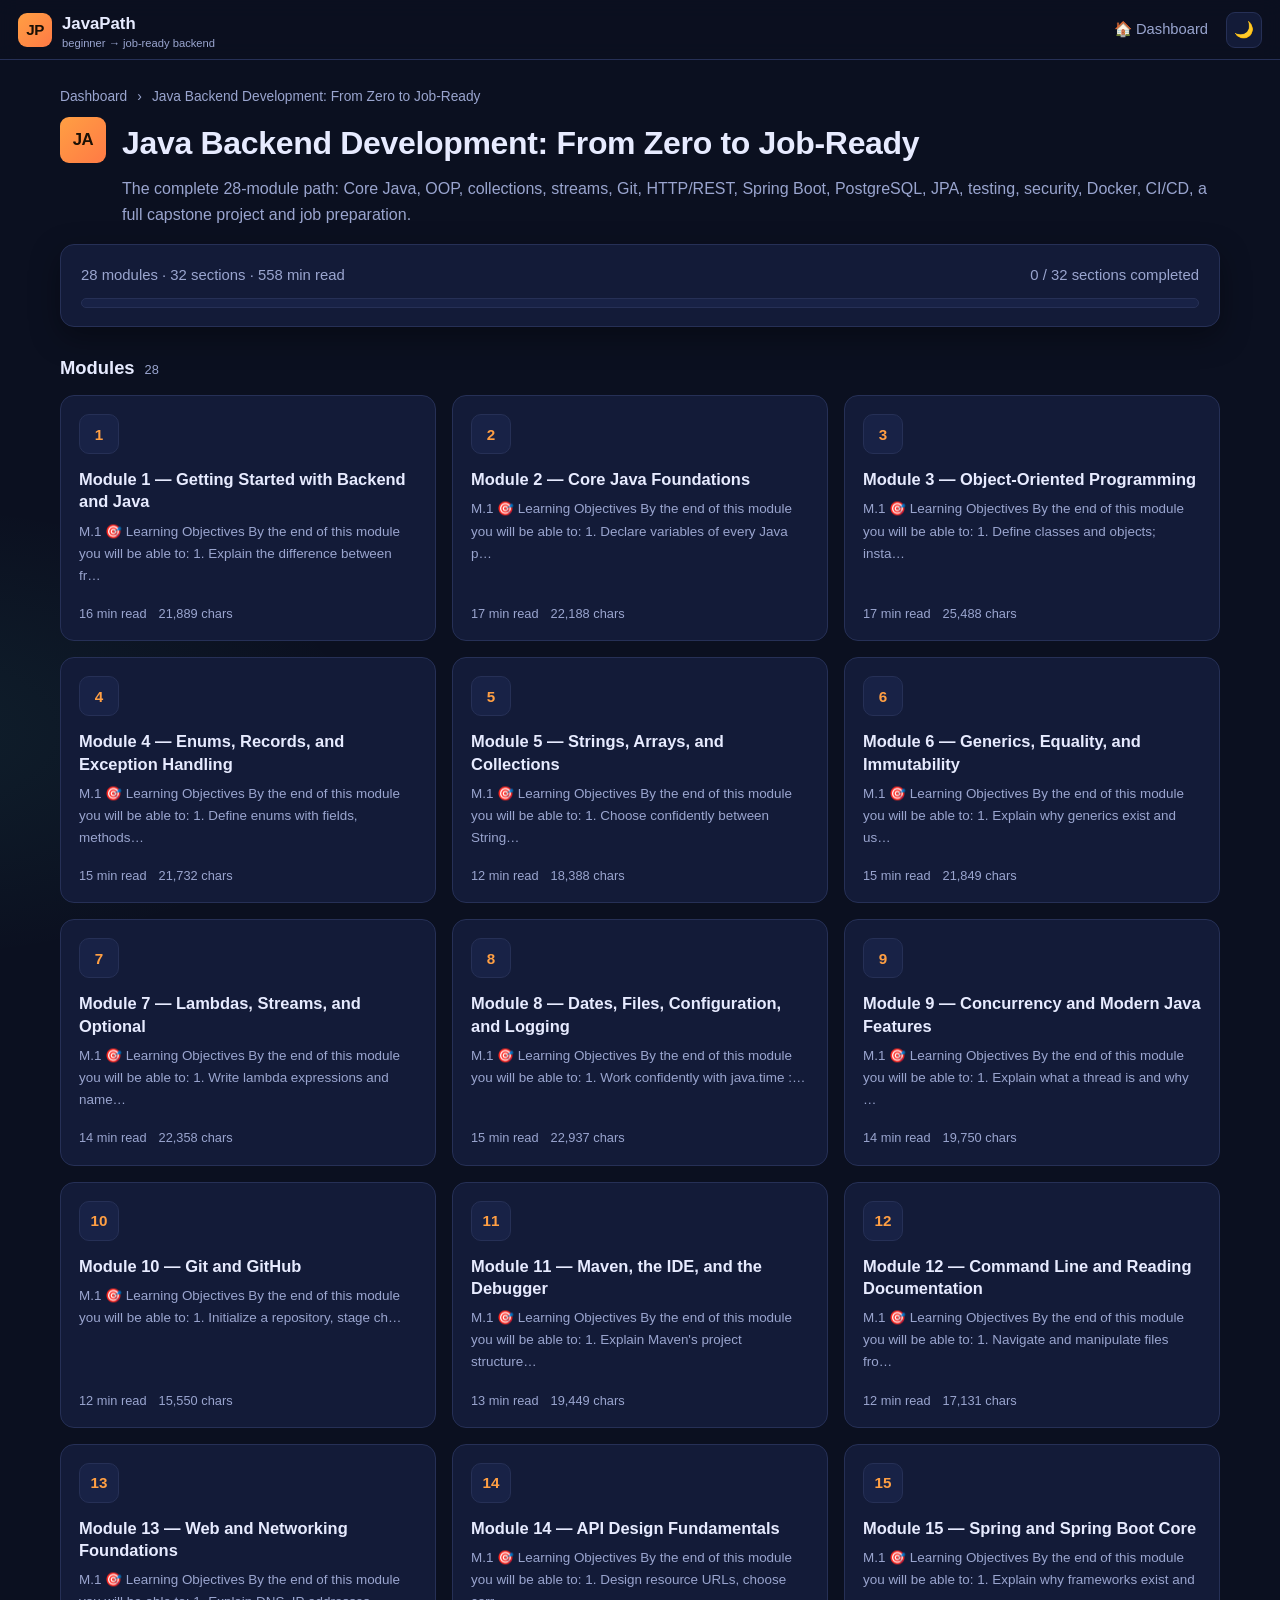
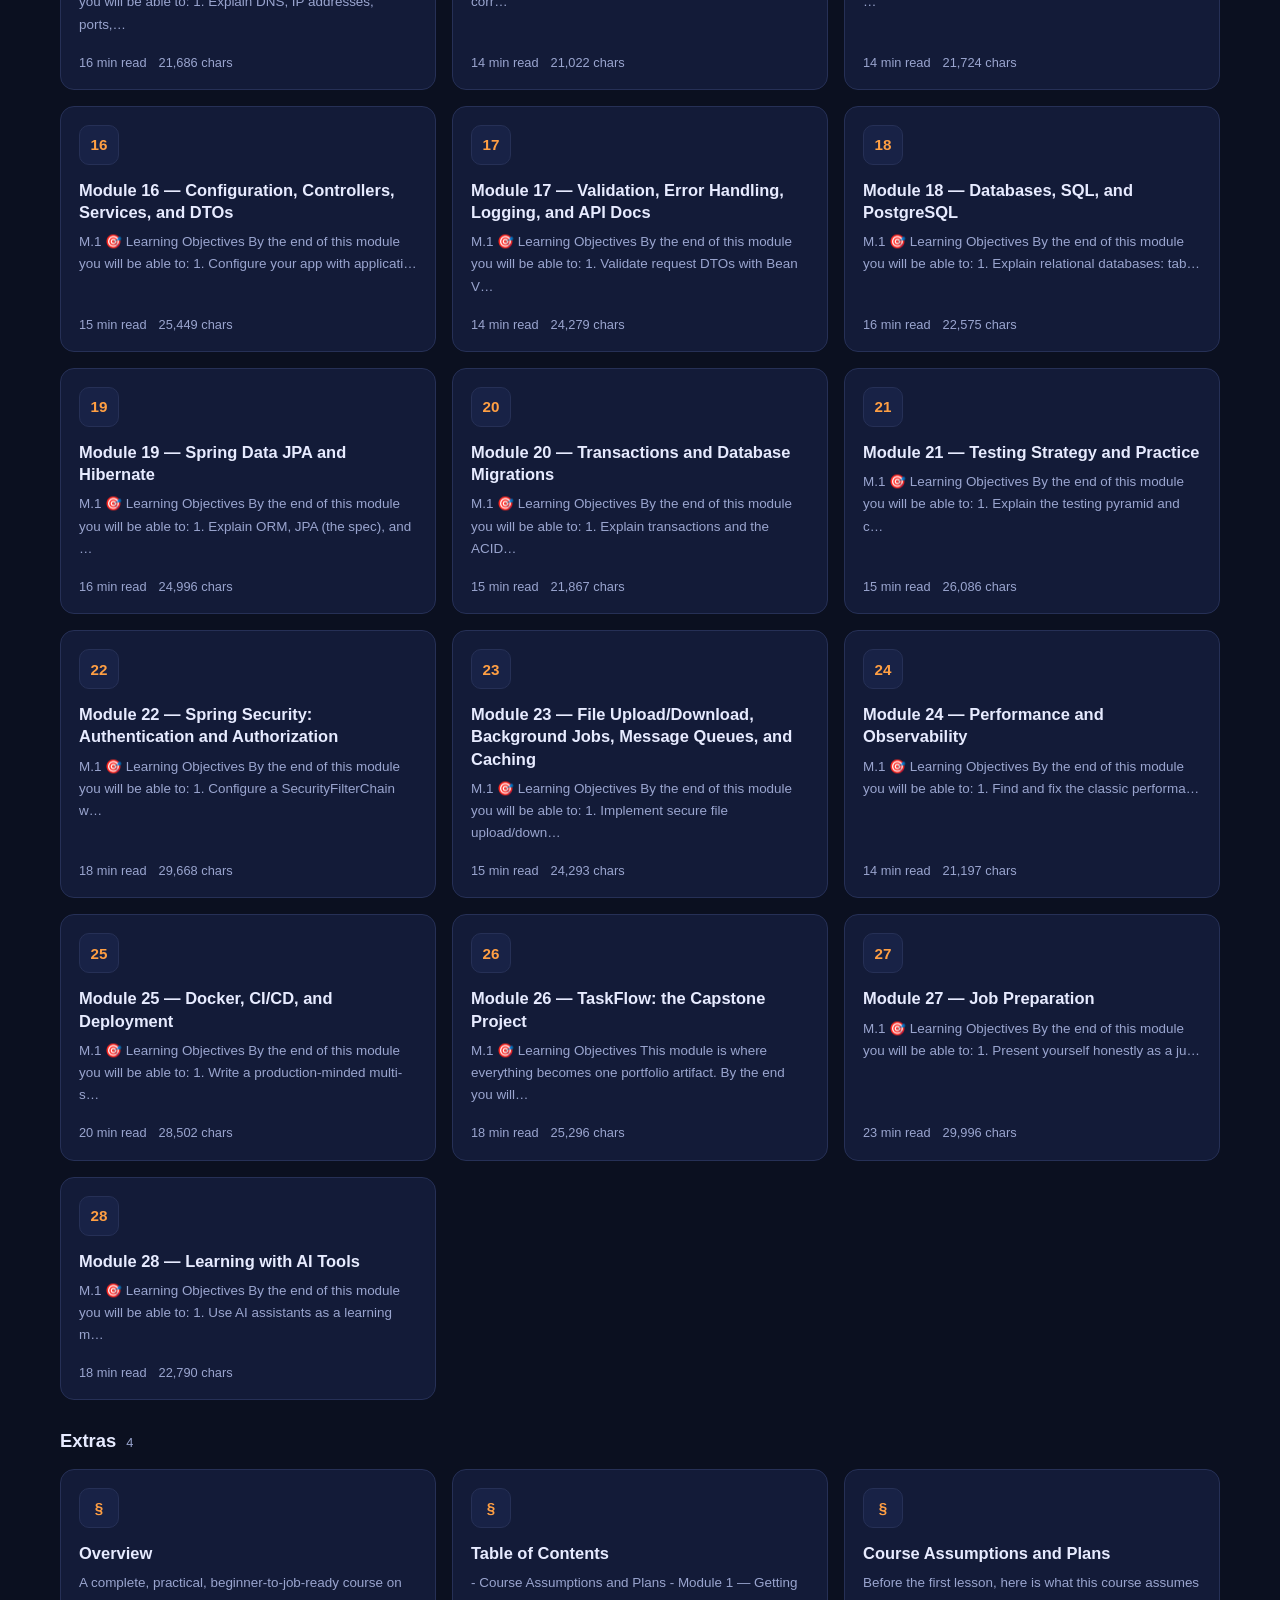
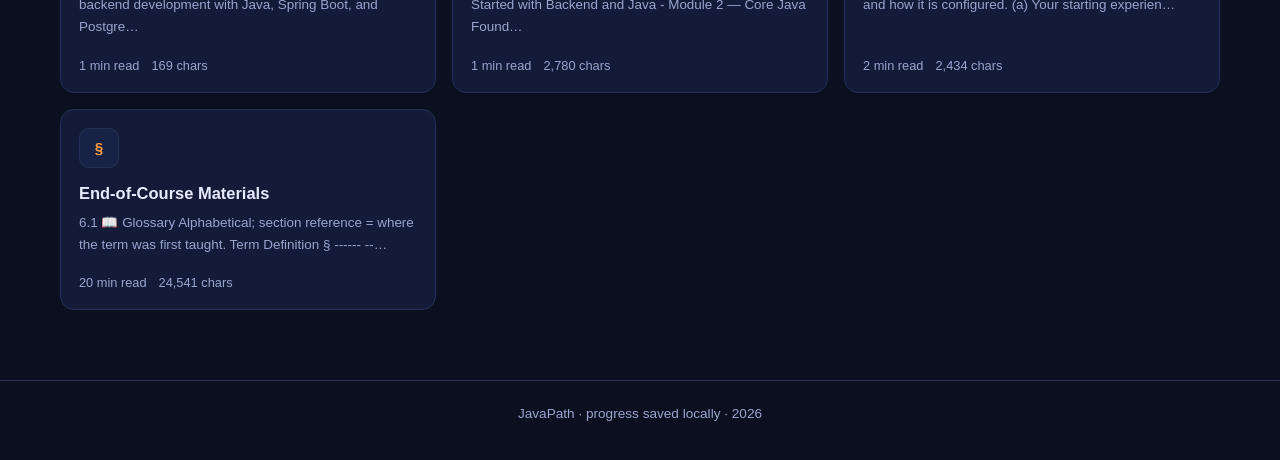
==== course.html @ a3d30bba "Add JavaPath offline learning platform (4 courses, 120 sections)" ====
<!DOCTYPE html>
<html lang="en" data-theme="dark">
<head>
  <meta charset="utf-8">
  <meta name="viewport" content="width=device-width, initial-scale=1">
  <title>Course &middot; JavaPath</title>
  <meta name="description" content="Browse the modules and sections of a JavaPath course.">
  <link rel="stylesheet" href="assets/style.css">
  <link rel="icon" href="data:image/svg+xml,<svg xmlns='http://www.w3.org/2000/svg' viewBox='0 0 100 100'><rect width='100' height='100' rx='22' fill='%23ff9f43'/><text x='50' y='68' font-size='52' font-family='Arial' font-weight='900' text-anchor='middle' fill='%231a1005'>JP</text></svg>">
</head>
<body data-page="course">

  <header class="site-header">
    <a class="brand" href="index.html">
      <span class="brand-mark">JP</span>
      <span>JavaPath<small>beginner &rarr; job-ready backend</small></span>
    </a>
    <div class="header-spacer"></div>
    <nav class="header-nav">
      <a href="index.html" class="hide-mobile">&#127968; Dashboard</a>
      <button class="icon-btn theme-toggle" type="button" aria-label="Toggle theme">&#127769;</button>
    </nav>
  </header>

  <main>
    <div class="crumb">
      <a href="index.html">Dashboard</a>
      <span>&rsaquo;</span>
      <span id="course-crumb">Course</span>
    </div>

    <div class="article-head">
      <span class="brand-mark" id="course-mark" style="width:46px;height:46px;font-size:1.05rem">JP</span>
      <div style="flex:1;min-width:220px">
        <h1 id="course-title" style="margin:0 0 6px">Loading&hellip;</h1>
        <p id="course-subtitle" style="margin:0;color:var(--text-dim)"></p>
      </div>
    </div>

    <section class="panel" style="margin-top:16px">
      <div class="progress-head">
        <span id="course-meta">-</span>
        <span id="course-progress-text"><b>0 / 0</b> sections completed</span>
      </div>
      <div class="bar"><i id="course-prog-fill"></i></div>
    </section>

    <div id="course-body">
      <div class="empty">Loading course&hellip;</div>
    </div>
  </main>

  <footer class="site-footer">
    JavaPath &middot; progress saved locally &middot; <span id="year"></span>
  </footer>

  <noscript><div class="empty">This platform needs JavaScript to render the courses.</div></noscript>

  <script src="assets/course-data.js"></script>
  <script src="assets/app.js"></script>
</body>
</html>
---- assets/style.css ----
/* ============================================================
   JavaPath - learn Java backend, static course platform
   Dark by default, light via [data-theme="light"].
   ============================================================ */

:root {
  --bg: #0b1020;
  --bg-soft: #0f1630;
  --surface: #131b38;
  --surface-2: #182246;
  --border: #263056;
  --text: #e7ebff;
  --text-dim: #9aa5cf;
  --accent: #ff9f43;
  --accent-2: #45d9c0;
  --accent-ink: #1a1005;
  --danger: #ff6b6b;
  --ok: #3ddc84;
  --info: #58a6ff;
  --shadow: 0 10px 30px rgba(0, 0, 0, .35);
  --radius: 14px;
  --mono: "Cascadia Code", "JetBrains Mono", Consolas, "Courier New", monospace;
  --sans: -apple-system, BlinkMacSystemFont, "Segoe UI", Roboto, Helvetica, Arial, sans-serif;
  --header-h: 60px;
}

[data-theme="light"] {
  --bg: #f4f6fc;
  --bg-soft: #eceffb;
  --surface: #ffffff;
  --surface-2: #f1f3fb;
  --border: #d9deee;
  --text: #1c2340;
  --text-dim: #5c6690;
  --accent: #d97706;
  --accent-2: #0d9488;
  --accent-ink: #fff8ec;
  --danger: #d64545;
  --ok: #148a4b;
  --info: #2563eb;
  --shadow: 0 8px 24px rgba(30, 40, 90, .10);
}

* { box-sizing: border-box; }

html { scroll-behavior: smooth; }

body {
  margin: 0;
  font-family: var(--sans);
  background:
    radial-gradient(1000px 500px at 85% -10%, rgba(255, 159, 67, .10), transparent 60%),
    radial-gradient(900px 420px at -10% 20%, rgba(69, 217, 192, .08), transparent 55%),
    var(--bg);
  color: var(--text);
  line-height: 1.65;
  min-height: 100vh;
}

a { color: var(--accent-2); text-decoration: none; }
a:hover { text-decoration: underline; }

code {
  font-family: var(--mono);
  font-size: .92em;
  background: var(--surface-2);
  border: 1px solid var(--border);
  border-radius: 6px;
  padding: .08em .38em;
  color: var(--accent);
  overflow-wrap: anywhere;
}

/* ---------------- header ---------------- */

.site-header {
  position: sticky;
  top: 0;
  z-index: 50;
  height: var(--header-h);
  display: flex;
  align-items: center;
  gap: 14px;
  padding: 0 18px;
  background: color-mix(in srgb, var(--bg) 82%, transparent);
  backdrop-filter: blur(10px);
  border-bottom: 1px solid var(--border);
}

.brand {
  display: flex;
  align-items: center;
  gap: 10px;
  font-weight: 800;
  font-size: 1.05rem;
  color: var(--text);
}
.brand:hover { text-decoration: none; }

.brand-mark {
  display: inline-grid;
  place-items: center;
  width: 34px;
  height: 34px;
  border-radius: 9px;
  background: linear-gradient(135deg, var(--accent), #ff7a45);
  color: var(--accent-ink);
  font-weight: 900;
  font-size: .95rem;
  letter-spacing: -.5px;
}

.brand small {
  display: block;
  font-weight: 500;
  font-size: .7rem;
  color: var(--text-dim);
  line-height: 1;
}

.header-spacer { flex: 1; }

.header-nav {
  display: flex;
  align-items: center;
  gap: 8px;
}

.header-nav a {
  color: var(--text-dim);
  font-size: .92rem;
  padding: 7px 10px;
  border-radius: 8px;
}
.header-nav a:hover { background: var(--surface-2); color: var(--text); text-decoration: none; }

.icon-btn {
  border: 1px solid var(--border);
  background: var(--surface);
  color: var(--text);
  font-size: 1rem;
  width: 36px;
  height: 36px;
  border-radius: 9px;
  cursor: pointer;
  display: inline-grid;
  place-items: center;
  transition: transform .12s ease, background .12s ease;
}
.icon-btn:hover { background: var(--surface-2); transform: translateY(-1px); }

.hamburger { display: none; }

/* ---------------- shared ---------------- */

main {
  max-width: 1200px;
  margin: 0 auto;
  padding: 26px 20px 70px;
}

.btn {
  display: inline-flex;
  align-items: center;
  gap: 8px;
  border: 1px solid transparent;
  border-radius: 11px;
  padding: 11px 20px;
  font-size: .97rem;
  font-weight: 700;
  cursor: pointer;
  font-family: var(--sans);
  transition: transform .12s ease, box-shadow .12s ease, background .12s ease;
}
.btn:hover { transform: translateY(-2px); text-decoration: none; }

.btn-primary {
  background: linear-gradient(135deg, var(--accent), #ff7a45);
  color: var(--accent-ink);
  box-shadow: 0 8px 20px rgba(255, 140, 60, .28);
}

.btn-ghost {
  background: var(--surface);
  color: var(--text);
  border-color: var(--border);
}
.btn-ghost:hover { background: var(--surface-2); }

.btn-ok { background: var(--ok); color: #06240f; }

.chip {
  display: inline-flex;
  align-items: center;
  gap: 6px;
  background: var(--surface);
  border: 1px solid var(--border);
  color: var(--text-dim);
  border-radius: 999px;
  padding: 6px 13px;
  font-size: .85rem;
  cursor: pointer;
  margin: 4px 6px 4px 0;
}
.chip:hover { border-color: var(--accent-2); color: var(--text); text-decoration: none; }

.section-label {
  font-size: .78rem;
  font-weight: 800;
  letter-spacing: .14em;
  text-transform: uppercase;
  color: var(--accent);
  margin: 38px 0 14px;
}

/* ---------------- hero ---------------- */

.hero { padding: 34px 0 8px; }

.hero h1 {
  font-size: clamp(1.9rem, 4.4vw, 3rem);
  line-height: 1.15;
  margin: 0 0 14px;
  letter-spacing: -.02em;
}

.hero h1 .grad {
  background: linear-gradient(90deg, var(--accent), var(--accent-2));
  -webkit-background-clip: text;
  background-clip: text;
  color: transparent;
}

.hero p.lead {
  font-size: 1.08rem;
  color: var(--text-dim);
  max-width: 820px;
  margin: 0 0 22px;
}

.hero-actions { display: flex; flex-wrap: wrap; gap: 12px; margin-bottom: 8px; }

.stats {
  display: flex;
  flex-wrap: wrap;
  gap: 10px;
  margin-top: 24px;
}

.stat {
  background: var(--surface);
  border: 1px solid var(--border);
  border-radius: var(--radius);
  padding: 12px 18px;
  min-width: 130px;
}
.stat b { display: block; font-size: 1.35rem; color: var(--accent-2); }
.stat span { font-size: .82rem; color: var(--text-dim); }

/* ---------------- progress + search ---------------- */

.panel {
  background: var(--surface);
  border: 1px solid var(--border);
  border-radius: var(--radius);
  padding: 18px 20px;
  margin-top: 22px;
  box-shadow: var(--shadow);
}

.progress-head {
  display: flex;
  justify-content: space-between;
  align-items: baseline;
  gap: 12px;
  margin-bottom: 10px;
  font-size: .93rem;
  color: var(--text-dim);
  flex-wrap: wrap;
}
.progress-head b { color: var(--text); }

.bar {
  height: 10px;
  border-radius: 999px;
  background: var(--surface-2);
  border: 1px solid var(--border);
  overflow: hidden;
}
.bar > i {
  display: block;
  height: 100%;
  width: 0;
  background: linear-gradient(90deg, var(--accent), var(--accent-2));
  border-radius: 999px;
  transition: width .4s ease;
}

.searchbox {
  display: flex;
  align-items: center;
  gap: 10px;
  margin-top: 16px;
  background: var(--surface-2);
  border: 1px solid var(--border);
  border-radius: 11px;
  padding: 4px 6px 4px 14px;
}
.searchbox input {
  flex: 1;
  background: none;
  border: 0;
  outline: 0;
  color: var(--text);
  font-size: .97rem;
  padding: 9px 0;
  font-family: var(--sans);
}
.searchbox input::placeholder { color: var(--text-dim); }
.searchbox span { color: var(--text-dim); font-size: .95rem; }

.search-meta { margin-top: 10px; font-size: .87rem; color: var(--text-dim); }

/* ---------------- course + module grid ---------------- */

.grid {
  display: grid;
  grid-template-columns: repeat(auto-fill, minmax(285px, 1fr));
  gap: 16px;
}

.course-grid {
  display: grid;
  grid-template-columns: repeat(auto-fill, minmax(320px, 1fr));
  gap: 16px;
}

.card {
  position: relative;
  display: flex;
  flex-direction: column;
  gap: 8px;
  background: var(--surface);
  border: 1px solid var(--border);
  border-radius: var(--radius);
  padding: 18px 18px 16px;
  color: var(--text);
  transition: transform .14s ease, border-color .14s ease, box-shadow .14s ease;
  overflow: hidden;
}
.card:hover {
  transform: translateY(-4px);
  border-color: var(--accent);
  box-shadow: var(--shadow);
  text-decoration: none;
}
.card::after {
  content: "";
  position: absolute;
  inset: auto 0 0 0;
  height: 3px;
  background: linear-gradient(90deg, var(--accent), var(--accent-2));
  opacity: 0;
  transition: opacity .14s ease;
}
.card:hover::after { opacity: 1; }

.card .num {
  width: 40px;
  height: 40px;
  border-radius: 10px;
  display: grid;
  place-items: center;
  font-weight: 900;
  background: var(--surface-2);
  border: 1px solid var(--border);
  color: var(--accent);
  font-size: .95rem;
}
.card.done .num {
  background: rgba(61, 220, 132, .14);
  border-color: var(--ok);
  color: var(--ok);
}

.card h3 { margin: 6px 0 0; font-size: 1.03rem; line-height: 1.35; }

.card .meta {
  display: flex;
  gap: 12px;
  font-size: .8rem;
  color: var(--text-dim);
  margin-top: auto;
  padding-top: 8px;
}

.card .badge-done {
  position: absolute;
  top: 14px;
  right: 14px;
  font-size: .72rem;
  font-weight: 800;
  color: var(--ok);
  background: rgba(61, 220, 132, .12);
  border: 1px solid rgba(61, 220, 132, .4);
  padding: 3px 9px;
  border-radius: 999px;
}

.card .snippet { font-size: .84rem; color: var(--text-dim); }
.card .snippet mark,
.result mark {
  background: rgba(255, 159, 67, .3);
  color: var(--text);
  border-radius: 3px;
  padding: 0 2px;
}

/* course card specifics */
.course-card { gap: 10px; }
.course-card .cc-top { display: flex; align-items: center; gap: 12px; }
.course-card .cc-mark {
  width: 44px;
  height: 44px;
  flex: 0 0 44px;
  border-radius: 11px;
  display: grid;
  place-items: center;
  font-weight: 900;
  color: #10130f;
  font-size: 1rem;
}
.course-card h3 { margin: 0; font-size: 1.1rem; }
.course-card .cc-sub { font-size: .88rem; color: var(--text-dim); margin: 0; }
.course-card .cc-features { display: flex; flex-wrap: wrap; gap: 6px; margin-top: 2px; }
.course-card .cc-features span {
  font-size: .74rem;
  color: var(--text-dim);
  background: var(--surface-2);
  border: 1px solid var(--border);
  border-radius: 999px;
  padding: 2px 9px;
}
.course-card .cc-progress { margin-top: auto; }
.course-card .cc-progress .cc-line {
  display: flex; justify-content: space-between; font-size: .78rem; color: var(--text-dim); margin-bottom: 5px;
}

/* parts / groups */
.group-head {
  display: flex;
  align-items: baseline;
  gap: 10px;
  margin: 26px 0 12px;
  flex-wrap: wrap;
}
.group-head h2 { margin: 0; font-size: 1.15rem; }
.group-head .g-count { font-size: .8rem; color: var(--text-dim); }

/* search results */
.results { display: grid; gap: 10px; margin-top: 14px; }
.result {
  display: block;
  background: var(--surface);
  border: 1px solid var(--border);
  border-radius: 11px;
  padding: 12px 15px;
  color: var(--text);
}
.result:hover { border-color: var(--accent-2); text-decoration: none; }
.result .r-top { display: flex; gap: 8px; align-items: baseline; flex-wrap: wrap; }
.result .r-course { font-size: .72rem; text-transform: uppercase; letter-spacing: .08em; color: var(--accent); font-weight: 800; }
.result .r-title { font-weight: 700; }
.result .r-snippet { font-size: .85rem; color: var(--text-dim); margin-top: 4px; }

/* ---------------- footer ---------------- */

.site-footer {
  border-top: 1px solid var(--border);
  color: var(--text-dim);
  font-size: .85rem;
  text-align: center;
  padding: 22px 14px 34px;
}

/* ---------------- lesson layout ---------------- */

.shell {
  display: grid;
  grid-template-columns: 304px minmax(0, 1fr);
  gap: 0;
  max-width: 1440px;
  margin: 0 auto;
  min-height: calc(100vh - var(--header-h));
}

.sidebar {
  border-right: 1px solid var(--border);
  background: var(--bg-soft);
  padding: 14px 12px 60px;
  position: sticky;
  top: var(--header-h);
  height: calc(100vh - var(--header-h));
  overflow-y: auto;
  scrollbar-width: thin;
}

.sidebar .searchbox { margin-top: 4px; padding: 2px 4px 2px 10px; }
.sidebar .searchbox input { padding: 7px 0; font-size: .88rem; }

.course-select {
  width: 100%;
  margin-top: 10px;
  background: var(--surface);
  color: var(--text);
  border: 1px solid var(--border);
  border-radius: 9px;
  padding: 9px 10px;
  font-family: var(--sans);
  font-size: .88rem;
}

.nav-group { margin-top: 16px; }
.nav-group > p {
  margin: 0 0 6px;
  padding: 0 8px;
  font-size: .72rem;
  font-weight: 800;
  letter-spacing: .12em;
  text-transform: uppercase;
  color: var(--text-dim);
}

.nav-item {
  display: flex;
  align-items: center;
  gap: 9px;
  padding: 7px 9px;
  border-radius: 9px;
  color: var(--text-dim);
  font-size: .88rem;
  line-height: 1.35;
  border: 1px solid transparent;
}
.nav-item:hover { background: var(--surface-2); color: var(--text); text-decoration: none; }
.nav-item.active {
  background: var(--surface);
  border-color: var(--accent);
  color: var(--text);
  font-weight: 700;
}
.nav-item .n {
  flex: 0 0 26px;
  height: 22px;
  display: grid;
  place-items: center;
  font-size: .72rem;
  font-weight: 800;
  border-radius: 6px;
  background: var(--surface-2);
  border: 1px solid var(--border);
  color: var(--accent);
}
.nav-item.done .n { color: var(--ok); border-color: rgba(61, 220, 132, .5); }
.nav-item .t { flex: 1; min-width: 0; }

.overlay {
  display: none;
  position: fixed;
  inset: 0;
  background: rgba(0, 0, 0, .55);
  z-index: 60;
}

/* ---------------- article ---------------- */

.content { padding: 26px clamp(16px, 4vw, 56px) 90px; min-width: 0; }

.crumb {
  display: flex;
  align-items: center;
  gap: 10px;
  flex-wrap: wrap;
  font-size: .86rem;
  color: var(--text-dim);
  margin-bottom: 8px;
}
.crumb a { color: var(--text-dim); }
.crumb a:hover { color: var(--accent-2); }

.article-head {
  display: flex;
  align-items: flex-start;
  justify-content: space-between;
  gap: 16px;
  flex-wrap: wrap;
  margin-bottom: 6px;
}
.article-head h1 { margin: 0; font-size: clamp(1.4rem, 3vw, 2rem); letter-spacing: -.01em; }

.complete-btn { white-space: nowrap; }
.complete-btn.done { background: rgba(61, 220, 132, .14); border-color: var(--ok); color: var(--ok); }

.toc {
  background: var(--surface);
  border: 1px solid var(--border);
  border-radius: 11px;
  padding: 10px 16px;
  margin: 16px 0 8px;
  font-size: .9rem;
}
.toc summary { cursor: pointer; font-weight: 700; color: var(--accent-2); }
.toc ul { margin: 10px 0 6px; padding-left: 18px; columns: 240px; }
.toc li { margin: 3px 0; break-inside: avoid; }
.toc a { color: var(--text-dim); }
.toc a:hover { color: var(--accent-2); }

article.course {
  max-width: 900px;
  font-size: 1rem;
}

article.course h1,
article.course h2,
article.course h3,
article.course h4 {
  line-height: 1.3;
  scroll-margin-top: calc(var(--header-h) + 14px);
  letter-spacing: -.01em;
}
article.course h1 { font-size: 1.7rem; margin: 34px 0 12px; }
article.course h2 {
  font-size: 1.34rem;
  margin: 38px 0 12px;
  padding-bottom: 8px;
  border-bottom: 1px solid var(--border);
}
article.course h3 { font-size: 1.12rem; margin: 28px 0 10px; color: var(--accent-2); }
article.course h4 { font-size: 1rem; margin: 22px 0 8px; color: var(--accent); }
article.course p { margin: 10px 0; }
article.course ul, article.course ol { padding-left: 24px; margin: 10px 0; }
article.course li { margin: 4px 0; }
article.course hr {
  border: 0;
  border-top: 1px dashed var(--border);
  margin: 30px 0;
}
article.course strong { color: var(--text); }

/* ---- code blocks ---- */

.codeblock { margin: 14px 0; }

.code-head {
  display: flex;
  align-items: center;
  flex-wrap: wrap;
  gap: 6px 10px;
  background: var(--surface);
  border: 1px solid var(--border);
  border-bottom: 0;
  border-radius: 12px 12px 0 0;
  padding: 8px 12px;
  font-size: .84rem;
}

.cb-spacer { flex: 1; }
.cb-lang {
  font-size: .7rem;
  font-weight: 800;
  letter-spacing: .09em;
  text-transform: uppercase;
  background: var(--surface-2);
  border: 1px solid var(--border);
  color: var(--accent);
  border-radius: 6px;
  padding: 2px 8px;
}
.cb-copy {
  font-family: var(--sans);
  font-size: .76rem;
  font-weight: 700;
  color: var(--text);
  background: var(--surface-2);
  border: 1px solid var(--border);
  border-radius: 7px;
  padding: 4px 12px;
  cursor: pointer;
  transition: background .12s ease, border-color .12s ease;
}
.cb-copy:hover { border-color: var(--accent-2); }
.cb-copy.copied { background: rgba(61, 220, 132, .16); border-color: var(--ok); color: var(--ok); }

article.course pre.code,
article.course pre {
  position: relative;
  background: #0a0f22;
  border: 1px solid var(--border);
  border-radius: 12px;
  padding: 16px 18px;
  overflow-x: auto;
  margin: 14px 0;
  line-height: 1.55;
}
.code-head + pre.code { margin-top: 0; border-radius: 0 0 12px 12px; }

article.course pre code {
  background: none;
  border: 0;
  padding: 0;
  color: #dbe4ff;
  font-size: .875rem;
  white-space: pre;
}

/* ---- syntax tokens (code stays dark in both themes) ---- */

.tok-comment { color: #7f91a8; font-style: italic; }
.tok-string { color: #7ed99a; }
.tok-keyword { color: #c792ea; font-weight: 600; }
.tok-number { color: #f2a25c; }
.tok-type { color: #6fd3e8; }
.tok-annotation { color: #ffd479; }
.tok-var { color: #82aaff; }
.tok-key { color: #6fd3e8; font-weight: 600; }
.tok-attr { color: #ffd479; }
.tok-meta { color: #89ddff; }
.tok-add { color: #7ed99a; }
.tok-del { color: #ff8a8a; }

/* ---- callouts ---- */

article.course blockquote.callout {
  margin: 16px 0;
  padding: 12px 16px;
  border-radius: 10px;
  border-left: 4px solid var(--info);
  background: var(--surface);
  color: var(--text);
  font-size: .95rem;
}
article.course blockquote.callout.warning { border-left-color: var(--danger); }
article.course blockquote.callout.tip { border-left-color: var(--ok); }
article.course blockquote.callout.security { border-left-color: var(--accent); }
article.course blockquote.callout.prod { border-left-color: var(--accent-2); }
article.course blockquote.callout.concept { border-left-color: var(--info); }
article.course blockquote { margin: 16px 0; padding: 10px 16px; border-left: 3px solid var(--border); color: var(--text-dim); }

/* ---- tables ---- */

article.course table {
  border-collapse: collapse;
  width: 100%;
  margin: 16px 0;
  font-size: .9rem;
  display: block;
  overflow-x: auto;
}
article.course th, article.course td {
  border: 1px solid var(--border);
  padding: 8px 12px;
  text-align: left;
  vertical-align: top;
  min-width: 90px;
}
article.course th { background: var(--surface-2); color: var(--accent-2); font-weight: 700; }
article.course tr:nth-child(even) td { background: color-mix(in srgb, var(--surface) 55%, transparent); }

article.course input[type="checkbox"] {
  accent-color: var(--accent-2);
  margin-right: 6px;
}
article.course li.task { list-style: none; margin-left: -20px; }

/* ---- details: solutions, quizzes, toc ---- */

article.course details {
  background: var(--surface);
  border: 1px solid var(--border);
  border-radius: 11px;
  padding: 10px 16px;
  margin: 14px 0;
}
article.course details summary {
  cursor: pointer;
  font-weight: 700;
  color: var(--accent-2);
  list-style: none;
}
article.course details summary::-webkit-details-marker { display: none; }
article.course details summary::before { content: "\25B8  "; color: var(--accent); }
article.course details[open] > summary::before { content: "\25BE  "; }
article.course details > *:not(summary) { margin-top: 8px; }

article.course details.quiz {
  border-color: rgba(69, 217, 192, .55);
  background: color-mix(in srgb, var(--surface) 88%, var(--accent-2) 12%);
}
article.course details.quiz summary { color: var(--accent-2); }

article.course details.solution { border-color: rgba(255, 159, 67, .5); }
article.course details.solution summary { color: var(--accent); }

/* ---- pager ---- */

.pager {
  display: flex;
  justify-content: space-between;
  gap: 14px;
  flex-wrap: wrap;
  margin-top: 46px;
  padding-top: 20px;
  border-top: 1px solid var(--border);
  max-width: 900px;
}
.pager a, .pager span {
  flex: 1 1 240px;
  background: var(--surface);
  border: 1px solid var(--border);
  border-radius: 12px;
  padding: 13px 16px;
  color: var(--text);
  font-size: .92rem;
}
.pager a:hover { border-color: var(--accent); text-decoration: none; }
.pager .dir { display: block; font-size: .74rem; text-transform: uppercase; letter-spacing: .1em; color: var(--text-dim); }
.pager .next { text-align: right; }
.pager .disabled { opacity: .45; pointer-events: none; }

.empty {
  color: var(--text-dim);
  padding: 30px 6px;
  text-align: center;
}

/* markdown images */
article.course img { max-width: 100%; border-radius: 10px; }

/* ---------------- responsive ---------------- */

@media (max-width: 960px) {
  .toc ul { columns: 1; }
}

@media (max-width: 860px) {
  .hamburger { display: inline-grid; }
  .shell { grid-template-columns: 1fr; }
  .sidebar {
    position: fixed;
    left: 0;
    top: var(--header-h);
    width: min(84vw, 320px);
    height: calc(100vh - var(--header-h));
    transform: translateX(-105%);
    transition: transform .2s ease;
    z-index: 70;
    box-shadow: var(--shadow);
  }
  body.drawer-open .sidebar { transform: translateX(0); }
  body.drawer-open .overlay { display: block; }
  .header-nav .hide-mobile { display: none; }
}
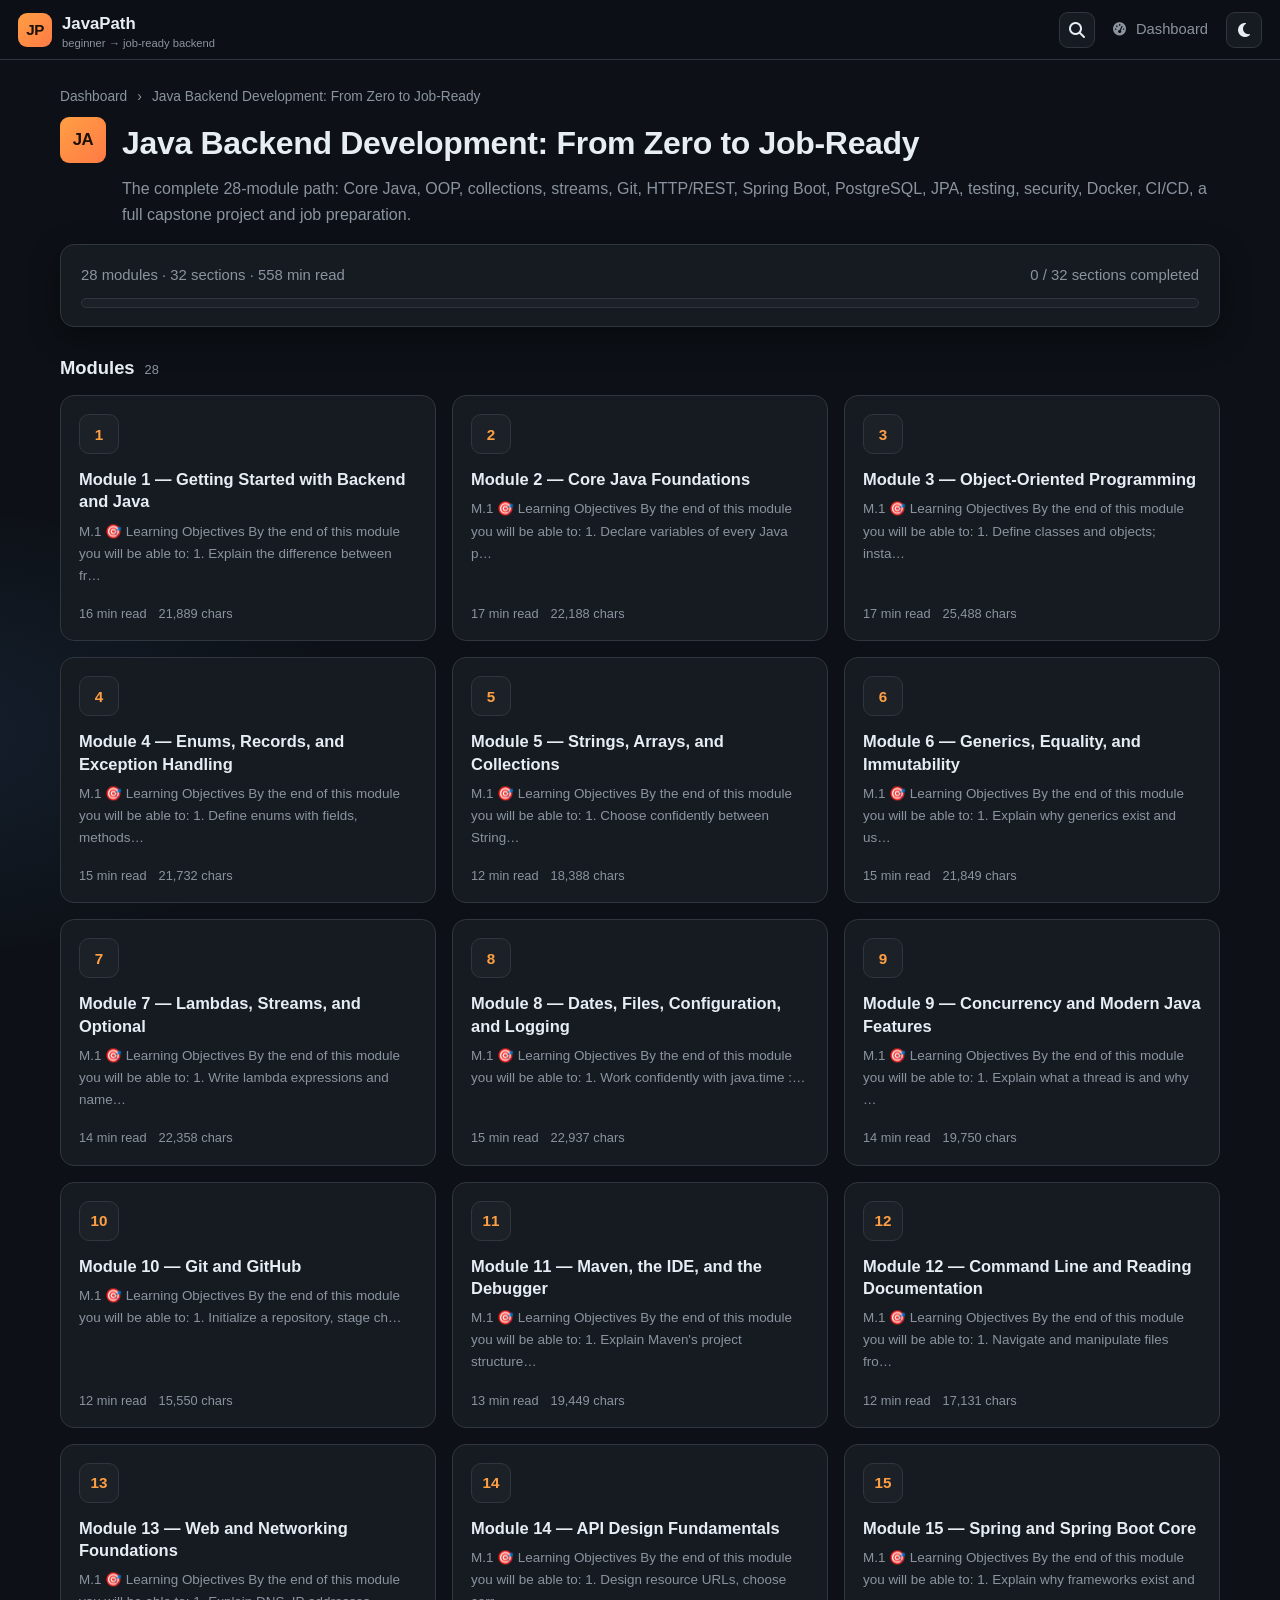
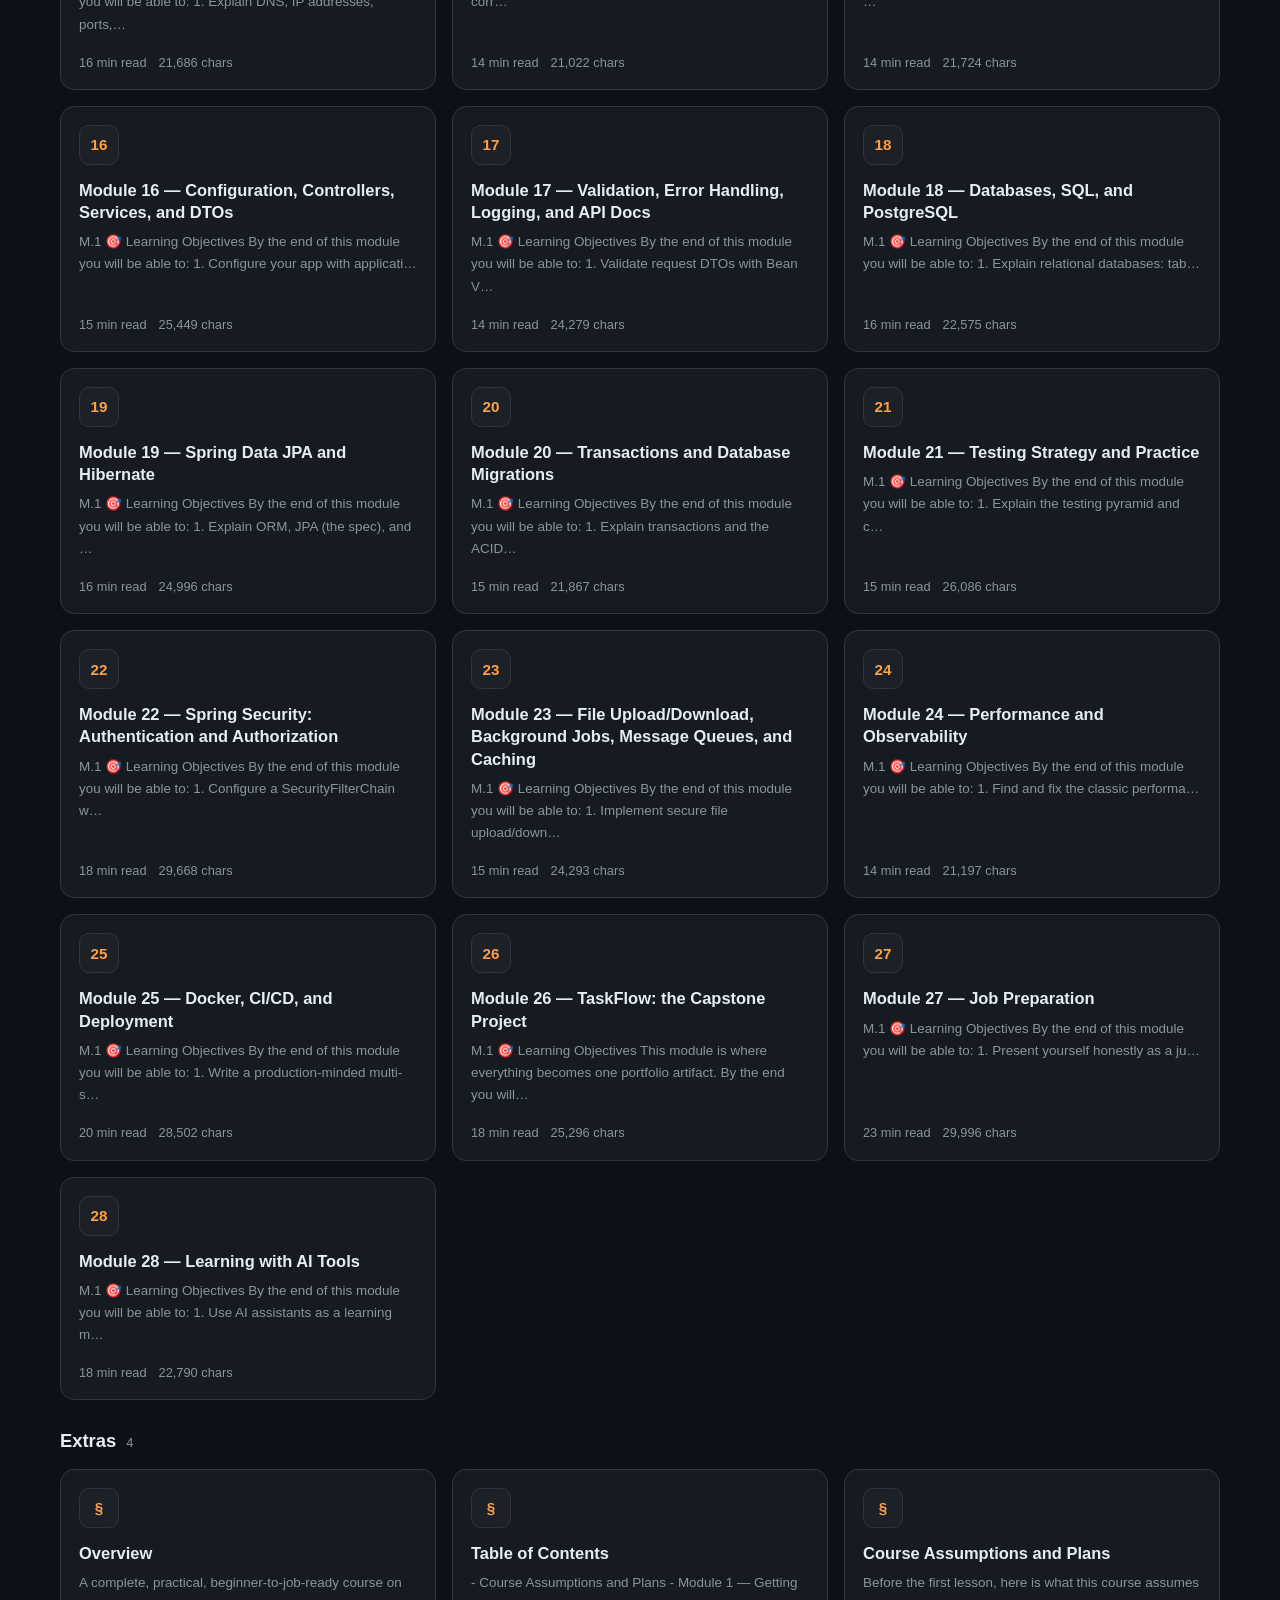
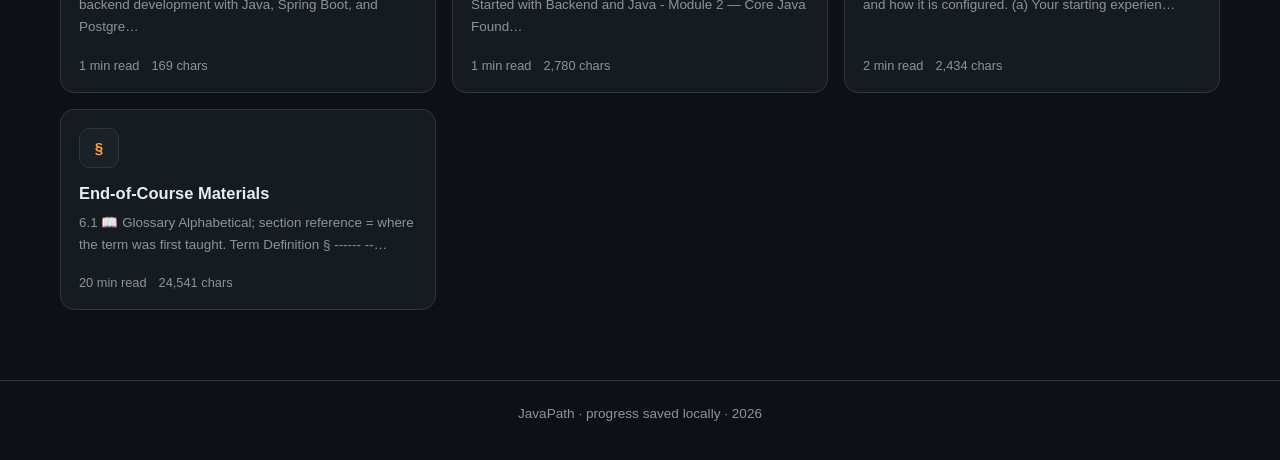
==== commit 5cc68dca: "Add Font Awesome icons (vendored offline) and polish UI/UX - Vendor Font Awesome 6.5.2 Free (css + w" ====
--- a/course.html
+++ b/course.html
@@ -5,6 +5,7 @@
   <meta name="viewport" content="width=device-width, initial-scale=1">
   <title>Course &middot; JavaPath</title>
   <meta name="description" content="Browse the modules and sections of a JavaPath course.">
+  <link rel="stylesheet" href="assets/fontawesome/css/all.min.css">
   <link rel="stylesheet" href="assets/style.css">
   <link rel="icon" href="data:image/svg+xml,<svg xmlns='http://www.w3.org/2000/svg' viewBox='0 0 100 100'><rect width='100' height='100' rx='22' fill='%23ff9f43'/><text x='50' y='68' font-size='52' font-family='Arial' font-weight='900' text-anchor='middle' fill='%231a1005'>JP</text></svg>">
 </head>
@@ -17,8 +18,8 @@
     </a>
     <div class="header-spacer"></div>
     <nav class="header-nav">
-      <a href="index.html" class="hide-mobile">&#127968; Dashboard</a>
-      <button class="icon-btn theme-toggle" type="button" aria-label="Toggle theme">&#127769;</button>
+      <a href="index.html" class="hide-mobile"><i class="fa-solid fa-gauge-high"></i> Dashboard</a>
+      <button class="icon-btn theme-toggle" type="button" aria-label="Toggle theme"><i class="fa-solid fa-moon"></i></button>
     </nav>
   </header>
 
--- a/assets/style.css
+++ b/assets/style.css
@@ -4,20 +4,20 @@
    ============================================================ */
 
 :root {
-  --bg: #0b1020;
-  --bg-soft: #0f1630;
-  --surface: #131b38;
-  --surface-2: #182246;
-  --border: #263056;
-  --text: #e7ebff;
-  --text-dim: #9aa5cf;
+  --bg: #0d1117;
+  --bg-soft: #090c10;
+  --surface: #161b22;
+  --surface-2: #1c2128;
+  --border: #30363d;
+  --text: #e6edf3;
+  --text-dim: #8b949e;
   --accent: #ff9f43;
-  --accent-2: #45d9c0;
+  --accent-2: #58a6ff;
   --accent-ink: #1a1005;
-  --danger: #ff6b6b;
-  --ok: #3ddc84;
+  --danger: #f85149;
+  --ok: #3fb950;
   --info: #58a6ff;
-  --shadow: 0 10px 30px rgba(0, 0, 0, .35);
+  --shadow: 0 10px 30px rgba(0, 0, 0, .45);
   --radius: 14px;
   --mono: "Cascadia Code", "JetBrains Mono", Consolas, "Courier New", monospace;
   --sans: -apple-system, BlinkMacSystemFont, "Segoe UI", Roboto, Helvetica, Arial, sans-serif;
@@ -25,20 +25,20 @@
 }
 
 [data-theme="light"] {
-  --bg: #f4f6fc;
-  --bg-soft: #eceffb;
+  --bg: #ffffff;
+  --bg-soft: #f6f8fa;
   --surface: #ffffff;
-  --surface-2: #f1f3fb;
-  --border: #d9deee;
-  --text: #1c2340;
-  --text-dim: #5c6690;
-  --accent: #d97706;
-  --accent-2: #0d9488;
-  --accent-ink: #fff8ec;
-  --danger: #d64545;
-  --ok: #148a4b;
-  --info: #2563eb;
-  --shadow: 0 8px 24px rgba(30, 40, 90, .10);
+  --surface-2: #f6f8fa;
+  --border: #d0d7de;
+  --text: #1f2328;
+  --text-dim: #57606a;
+  --accent: #bc4c00;
+  --accent-2: #0969da;
+  --accent-ink: #ffffff;
+  --danger: #cf222e;
+  --ok: #1a7f37;
+  --info: #0969da;
+  --shadow: 0 8px 24px rgba(31, 35, 40, .10);
 }
 
 * { box-sizing: border-box; }
@@ -50,11 +50,14 @@
   font-family: var(--sans);
   background:
     radial-gradient(1000px 500px at 85% -10%, rgba(255, 159, 67, .10), transparent 60%),
-    radial-gradient(900px 420px at -10% 20%, rgba(69, 217, 192, .08), transparent 55%),
+    radial-gradient(900px 420px at -10% 20%, rgba(88, 166, 255, .10), transparent 55%),
     var(--bg);
   color: var(--text);
   line-height: 1.65;
   min-height: 100vh;
+  -webkit-font-smoothing: antialiased;
+  -moz-osx-font-smoothing: grayscale;
+  text-rendering: optimizeLegibility;
 }
 
 a { color: var(--accent-2); text-decoration: none; }
@@ -148,6 +151,10 @@
   transition: transform .12s ease, background .12s ease;
 }
 .icon-btn:hover { background: var(--surface-2); transform: translateY(-1px); }
+.icon-btn i { pointer-events: none; }
+.header-nav a i { margin-right: 6px; font-size: .9em; }
+
+:focus-visible { outline: 2px solid var(--accent-2); outline-offset: 2px; }
 
 .hamburger { display: none; }
 
@@ -256,6 +263,7 @@
 }
 .stat b { display: block; font-size: 1.35rem; color: var(--accent-2); }
 .stat span { font-size: .82rem; color: var(--text-dim); }
+.stat span i { color: var(--accent); margin-right: 5px; }
 
 /* ---------------- progress + search ---------------- */
 
@@ -647,53 +655,92 @@
 }
 article.course strong { color: var(--text); }
 
-/* ---- code blocks ---- */
-
-.codeblock { margin: 14px 0; }
+/* ---- code blocks (editor-style) ---- */
+
+.codeblock {
+  margin: 16px 0;
+  border: 1px solid var(--border);
+  border-radius: 12px;
+  overflow: hidden;
+  box-shadow: 0 6px 20px rgba(0, 0, 0, .22);
+  background: #0a0f22;
+}
 
 .code-head {
   display: flex;
   align-items: center;
-  flex-wrap: wrap;
-  gap: 6px 10px;
-  background: var(--surface);
-  border: 1px solid var(--border);
-  border-bottom: 0;
-  border-radius: 12px 12px 0 0;
-  padding: 8px 12px;
-  font-size: .84rem;
-}
+  gap: 10px;
+  padding: 9px 12px;
+  background: linear-gradient(180deg, #16203f, #101830);
+  border-bottom: 1px solid rgba(255, 255, 255, .06);
+  font-size: .82rem;
+}
+
+.cb-dots { display: inline-flex; gap: 6px; flex: 0 0 auto; }
+.cb-dots .dot { width: 11px; height: 11px; border-radius: 50%; display: inline-block; }
+.dot-r { background: #ff5f57; }
+.dot-y { background: #febc2e; }
+.dot-g { background: #28c840; }
 
 .cb-spacer { flex: 1; }
+
 .cb-lang {
-  font-size: .7rem;
-  font-weight: 800;
-  letter-spacing: .09em;
+  font-family: var(--mono);
+  font-size: .68rem;
+  font-weight: 700;
+  letter-spacing: .1em;
   text-transform: uppercase;
-  background: var(--surface-2);
-  border: 1px solid var(--border);
-  color: var(--accent);
+  color: #9fb0d8;
+  background: rgba(255, 255, 255, .06);
+  border: 1px solid rgba(255, 255, 255, .08);
   border-radius: 6px;
-  padding: 2px 8px;
-}
+  padding: 2px 9px;
+}
+
 .cb-copy {
+  display: inline-flex;
+  align-items: center;
+  gap: 6px;
   font-family: var(--sans);
-  font-size: .76rem;
+  font-size: .74rem;
   font-weight: 700;
-  color: var(--text);
-  background: var(--surface-2);
-  border: 1px solid var(--border);
+  color: #cdd7f5;
+  background: rgba(255, 255, 255, .06);
+  border: 1px solid rgba(255, 255, 255, .10);
   border-radius: 7px;
-  padding: 4px 12px;
+  padding: 4px 11px;
   cursor: pointer;
-  transition: background .12s ease, border-color .12s ease;
-}
-.cb-copy:hover { border-color: var(--accent-2); }
-.cb-copy.copied { background: rgba(61, 220, 132, .16); border-color: var(--ok); color: var(--ok); }
-
-article.course pre.code,
+  transition: background .12s ease, border-color .12s ease, color .12s ease;
+}
+.cb-copy:hover { background: rgba(255, 255, 255, .12); border-color: var(--accent-2); color: #fff; }
+.cb-copy.copied { background: rgba(61, 220, 132, .18); border-color: var(--ok); color: var(--ok); }
+.cb-ico { display: block; }
+
+.code-body {
+  display: flex;
+  align-items: stretch;
+  background: #0a0f22;
+  max-height: 72vh;
+  overflow: auto;
+}
+
+.ln-gutter {
+  flex: 0 0 auto;
+  position: sticky;
+  left: 0;
+  z-index: 1;
+  padding: 15px 12px 15px 14px;
+  text-align: right;
+  color: #4a5878;
+  background: #0a0f22;
+  font-family: var(--mono);
+  font-size: .82rem;
+  line-height: 1.6;
+  white-space: pre;
+  user-select: none;
+}
+
 article.course pre {
-  position: relative;
   background: #0a0f22;
   border: 1px solid var(--border);
   border-radius: 12px;
@@ -702,14 +749,28 @@
   margin: 14px 0;
   line-height: 1.55;
 }
-.code-head + pre.code { margin-top: 0; border-radius: 0 0 12px 12px; }
-
+
+article.course .code-body pre.code,
+article.course pre.code {
+  position: relative;
+  flex: 1 1 auto;
+  min-width: 0;
+  margin: 0;
+  padding: 15px 18px;
+  background: none;
+  border: 0;
+  border-radius: 0;
+  overflow: visible;
+  line-height: 1.6;
+}
+
+article.course .code-body pre code,
 article.course pre code {
   background: none;
   border: 0;
   padding: 0;
   color: #dbe4ff;
-  font-size: .875rem;
+  font-size: .82rem;
   white-space: pre;
 }
 
@@ -732,18 +793,34 @@
 
 article.course blockquote.callout {
   margin: 16px 0;
-  padding: 12px 16px;
+  padding: 13px 18px 13px 46px;
   border-radius: 10px;
   border-left: 4px solid var(--info);
   background: var(--surface);
   color: var(--text);
   font-size: .95rem;
-}
+  position: relative;
+}
+article.course blockquote.callout::before {
+  font-family: "Font Awesome 6 Free";
+  font-weight: 900;
+  position: absolute;
+  left: 17px;
+  top: 11px;
+  font-size: 1.05rem;
+  line-height: 1.55;
+}
+article.course blockquote.callout.note::before { content: "\f05a"; color: var(--info); }
 article.course blockquote.callout.warning { border-left-color: var(--danger); }
+article.course blockquote.callout.warning::before { content: "\f071"; color: var(--danger); }
 article.course blockquote.callout.tip { border-left-color: var(--ok); }
+article.course blockquote.callout.tip::before { content: "\f0eb"; color: var(--ok); }
 article.course blockquote.callout.security { border-left-color: var(--accent); }
+article.course blockquote.callout.security::before { content: "\f3ed"; color: var(--accent); }
 article.course blockquote.callout.prod { border-left-color: var(--accent-2); }
+article.course blockquote.callout.prod::before { content: "\f275"; color: var(--accent-2); }
 article.course blockquote.callout.concept { border-left-color: var(--info); }
+article.course blockquote.callout.concept::before { content: "\f08d"; color: var(--info); }
 article.course blockquote { margin: 16px 0; padding: 10px 16px; border-left: 3px solid var(--border); color: var(--text-dim); }
 
 /* ---- tables ---- */
@@ -788,12 +865,21 @@
   list-style: none;
 }
 article.course details summary::-webkit-details-marker { display: none; }
-article.course details summary::before { content: "\25B8  "; color: var(--accent); }
-article.course details[open] > summary::before { content: "\25BE  "; }
+article.course details summary::before {
+  content: "\f054";
+  font-family: "Font Awesome 6 Free";
+  font-weight: 900;
+  font-size: .72em;
+  color: var(--accent);
+  margin-right: 9px;
+  display: inline-block;
+  transition: transform .15s ease;
+}
+article.course details[open] > summary::before { content: "\f078"; }
 article.course details > *:not(summary) { margin-top: 8px; }
 
 article.course details.quiz {
-  border-color: rgba(69, 217, 192, .55);
+  border-color: rgba(88, 166, 255, .55);
   background: color-mix(in srgb, var(--surface) 88%, var(--accent-2) 12%);
 }
 article.course details.quiz summary { color: var(--accent-2); }
@@ -860,3 +946,204 @@
   body.drawer-open .overlay { display: block; }
   .header-nav .hide-mobile { display: none; }
 }
+
+/* ---------------- global search ---------------- */
+
+body.no-scroll { overflow: hidden; }
+
+.search-modal {
+  display: none;
+  position: fixed;
+  inset: 0;
+  z-index: 90;
+}
+.search-modal.open { display: block; }
+
+.sm-backdrop {
+  position: absolute;
+  inset: 0;
+  background: rgba(0, 0, 0, .6);
+  backdrop-filter: blur(3px);
+}
+
+.sm-panel {
+  position: relative;
+  width: min(760px, 92vw);
+  max-height: 78vh;
+  margin: 8vh auto 0;
+  display: flex;
+  flex-direction: column;
+  background: var(--surface);
+  border: 1px solid var(--border);
+  border-radius: 16px;
+  box-shadow: var(--shadow);
+  overflow: hidden;
+}
+
+.sm-bar {
+  display: flex;
+  align-items: center;
+  gap: 10px;
+  padding: 6px 14px;
+  border-bottom: 1px solid var(--border);
+  background: var(--surface-2);
+}
+.sm-bar span { color: var(--text-dim); display: inline-flex; align-items: center; font-size: 1.05rem; }
+.sm-bar input {
+  flex: 1;
+  border: 0;
+  outline: 0;
+  background: none;
+  color: var(--text);
+  font-size: 1.02rem;
+  padding: 12px 0;
+  font-family: var(--sans);
+}
+.sm-bar kbd,
+.sm-hint kbd {
+  font-family: var(--mono);
+  font-size: .72rem;
+  color: var(--text-dim);
+  border: 1px solid var(--border);
+  border-bottom-width: 2px;
+  border-radius: 6px;
+  padding: 2px 6px;
+  background: var(--surface);
+}
+
+.sm-meta { padding: 10px 16px 0; font-size: .85rem; color: var(--text-dim); }
+
+.sm-results {
+  padding: 14px 16px 16px;
+  overflow-y: auto;
+  display: grid;
+  gap: 10px;
+}
+.sm-results .result { background: var(--surface-2); }
+.sm-hint { color: var(--text-dim); font-size: .9rem; padding: 22px 4px; text-align: center; }
+
+@media (max-width: 600px) {
+  .sm-panel { margin-top: 4vh; max-height: 88vh; }
+}
+
+/* ---------------- lesson tools: bookmark + print ---------------- */
+
+.article-actions { display: flex; gap: 8px; flex-wrap: wrap; }
+.tool-btn { padding: 9px 14px; font-size: .88rem; white-space: nowrap; }
+.tool-btn.bookmarked { border-color: var(--accent); color: var(--accent); background: color-mix(in srgb, var(--surface) 82%, var(--accent) 18%); }
+
+.nav-item .nav-star { color: var(--accent); font-size: .8rem; flex: 0 0 auto; }
+.nav-item.bookmarked { border-color: rgba(255, 159, 67, .5); }
+
+/* ---------------- lesson notes ---------------- */
+
+.lesson-notes {
+  max-width: 900px;
+  margin: 30px 0 0;
+  background: var(--surface);
+  border: 1px solid var(--border);
+  border-radius: var(--radius);
+  padding: 14px 16px;
+}
+.ln-head { display: flex; align-items: baseline; justify-content: space-between; gap: 10px; flex-wrap: wrap; }
+.ln-head h3 { margin: 0; font-size: 1rem; }
+.ln-status { font-size: .78rem; color: var(--text-dim); }
+.lesson-notes textarea {
+  width: 100%;
+  min-height: 110px;
+  margin-top: 10px;
+  resize: vertical;
+  background: var(--surface-2);
+  color: var(--text);
+  border: 1px solid var(--border);
+  border-radius: 10px;
+  padding: 11px 13px;
+  font-family: var(--sans);
+  font-size: .93rem;
+  line-height: 1.55;
+  outline: 0;
+}
+.lesson-notes textarea:focus { border-color: var(--accent-2); }
+
+/* ---------------- print / save as PDF ---------------- */
+
+@media print {
+  @page { margin: 14mm; }
+
+  body {
+    background: #fff !important;
+    color: #111 !important;
+  }
+
+  .site-header,
+  .sidebar,
+  .overlay,
+  .crumb,
+  .pager,
+  .article-actions,
+  .complete-btn,
+  .lesson-notes,
+  .search-modal,
+  .site-footer,
+  .toc { display: none !important; }
+
+  .shell { display: block; }
+  .content { padding: 0 !important; }
+  article.course { max-width: none; font-size: 11.5pt; }
+
+  article.course h2 { border-bottom-color: #ccc; }
+  article.course h3 { color: #0f766e; }
+  article.course h4 { color: #b45309; }
+
+  a { color: #0f766e; }
+
+  article.course blockquote.callout {
+    border: 1px solid #ccc !important;
+    border-left: 4px solid #999 !important;
+    background: #f7f8fb !important;
+  }
+
+  article.course table { display: table; width: 100%; }
+  article.course th { background: #eef1f7 !important; color: #111 !important; }
+  article.course tr:nth-child(even) td { background: #fafbfe !important; }
+  article.course th, article.course td { border-color: #bbb !important; }
+
+  .codeblock { box-shadow: none !important; border-color: #ccc !important; background: #f6f7fb !important; }
+  .code-head { background: #eef1f7 !important; border-color: #ccc !important; }
+  .cb-dots { display: none !important; }
+  .cb-lang { background: #e2e8f2 !important; color: #111 !important; border-color: #ccc !important; }
+  .cb-copy { display: none !important; }
+  .code-body { display: block !important; max-height: none !important; overflow: visible !important; background: #f6f7fb !important; }
+  .ln-gutter { display: none !important; }
+  article.course .code-body pre.code,
+  article.course pre.code,
+  article.course pre {
+    background: #f6f7fb !important;
+    border: 0 !important;
+    color: #111 !important;
+    white-space: pre-wrap !important;
+    overflow: visible !important;
+  }
+  article.course .code-body pre code,
+  article.course pre code { color: #111 !important; white-space: pre-wrap !important; }
+
+  .tok-comment { color: #6b7280 !important; }
+  .tok-string { color: #0a7d32 !important; }
+  .tok-keyword { color: #7c3aed !important; }
+  .tok-number { color: #b45309 !important; }
+  .tok-type { color: #0e7490 !important; }
+  .tok-annotation { color: #a16207 !important; }
+  .tok-var { color: #2563eb !important; }
+  .tok-key { color: #0e7490 !important; }
+  .tok-attr { color: #a16207 !important; }
+  .tok-meta { color: #0369a1 !important; }
+  .tok-add { color: #15803d !important; }
+  .tok-del { color: #b91c1c !important; }
+
+  article.course details,
+  article.course blockquote,
+  article.course pre,
+  article.course table,
+  article.course tr,
+  article.course img { break-inside: avoid; }
+}
